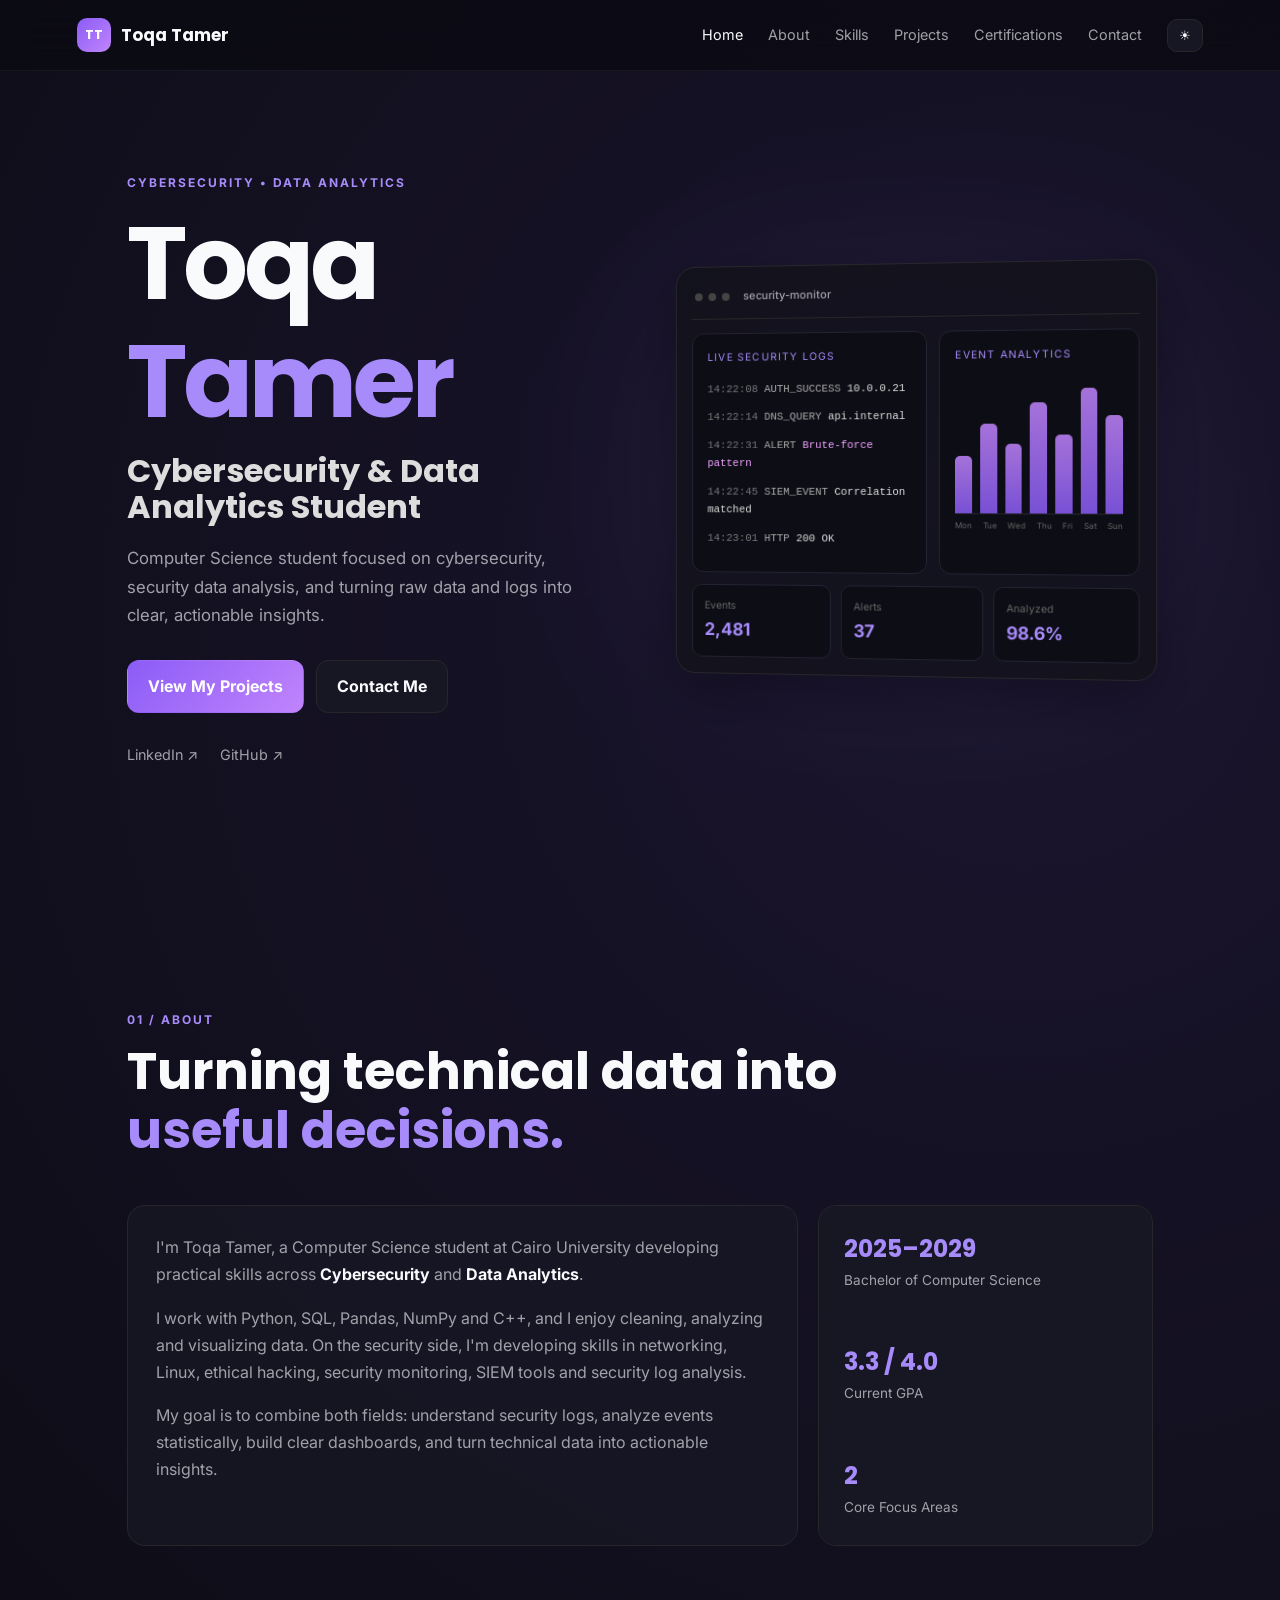
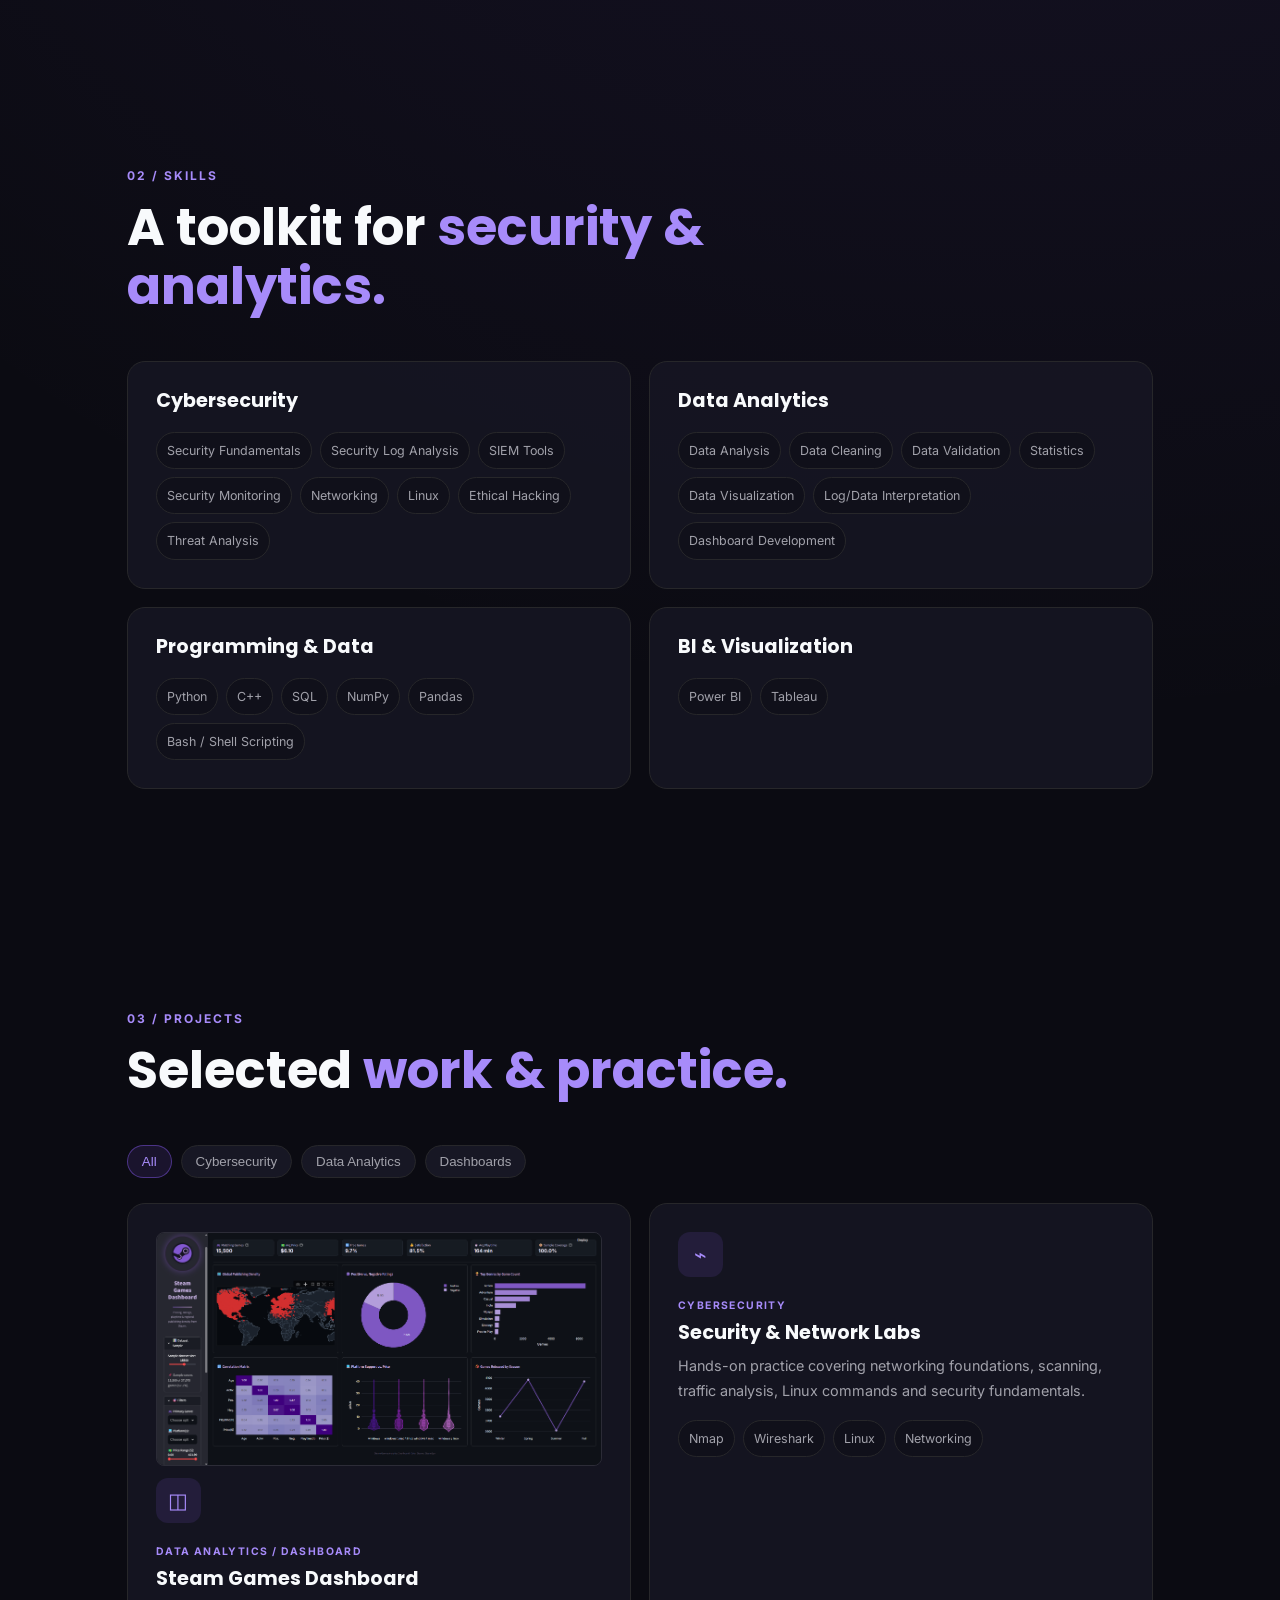
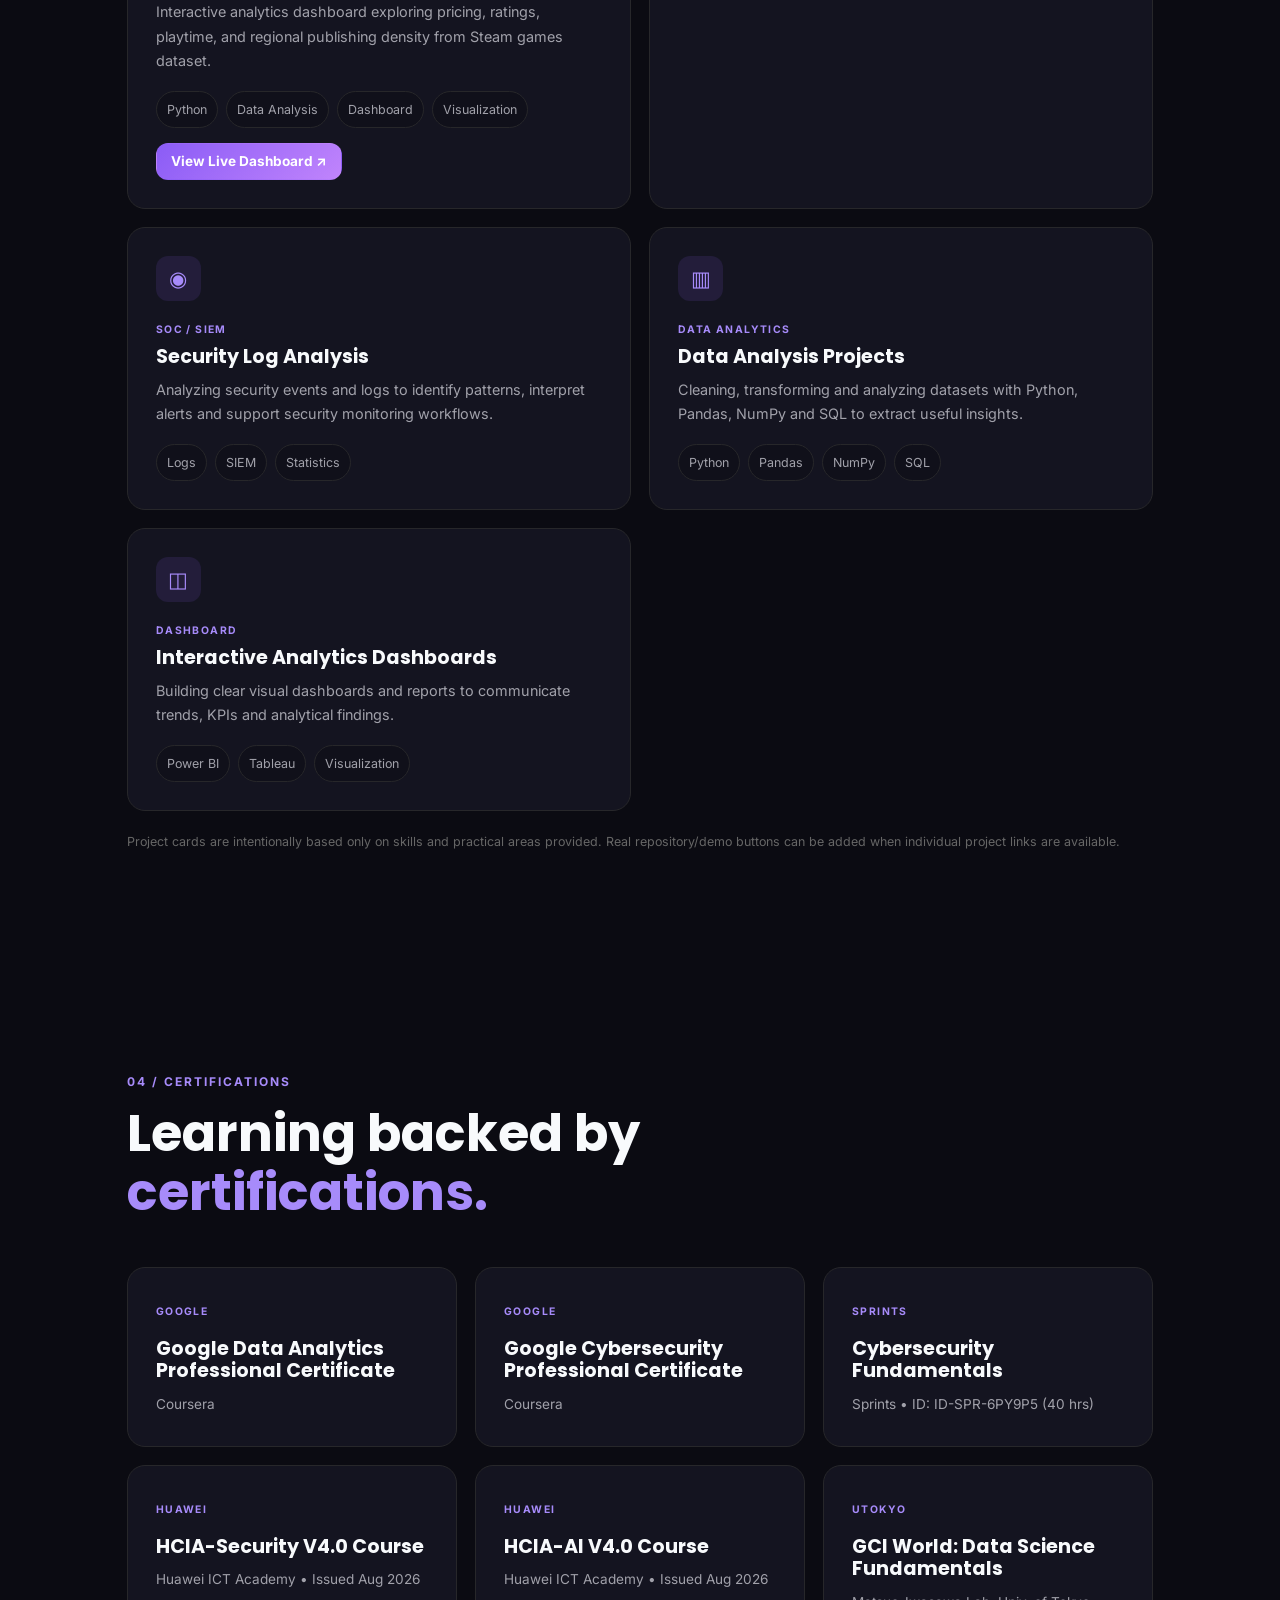
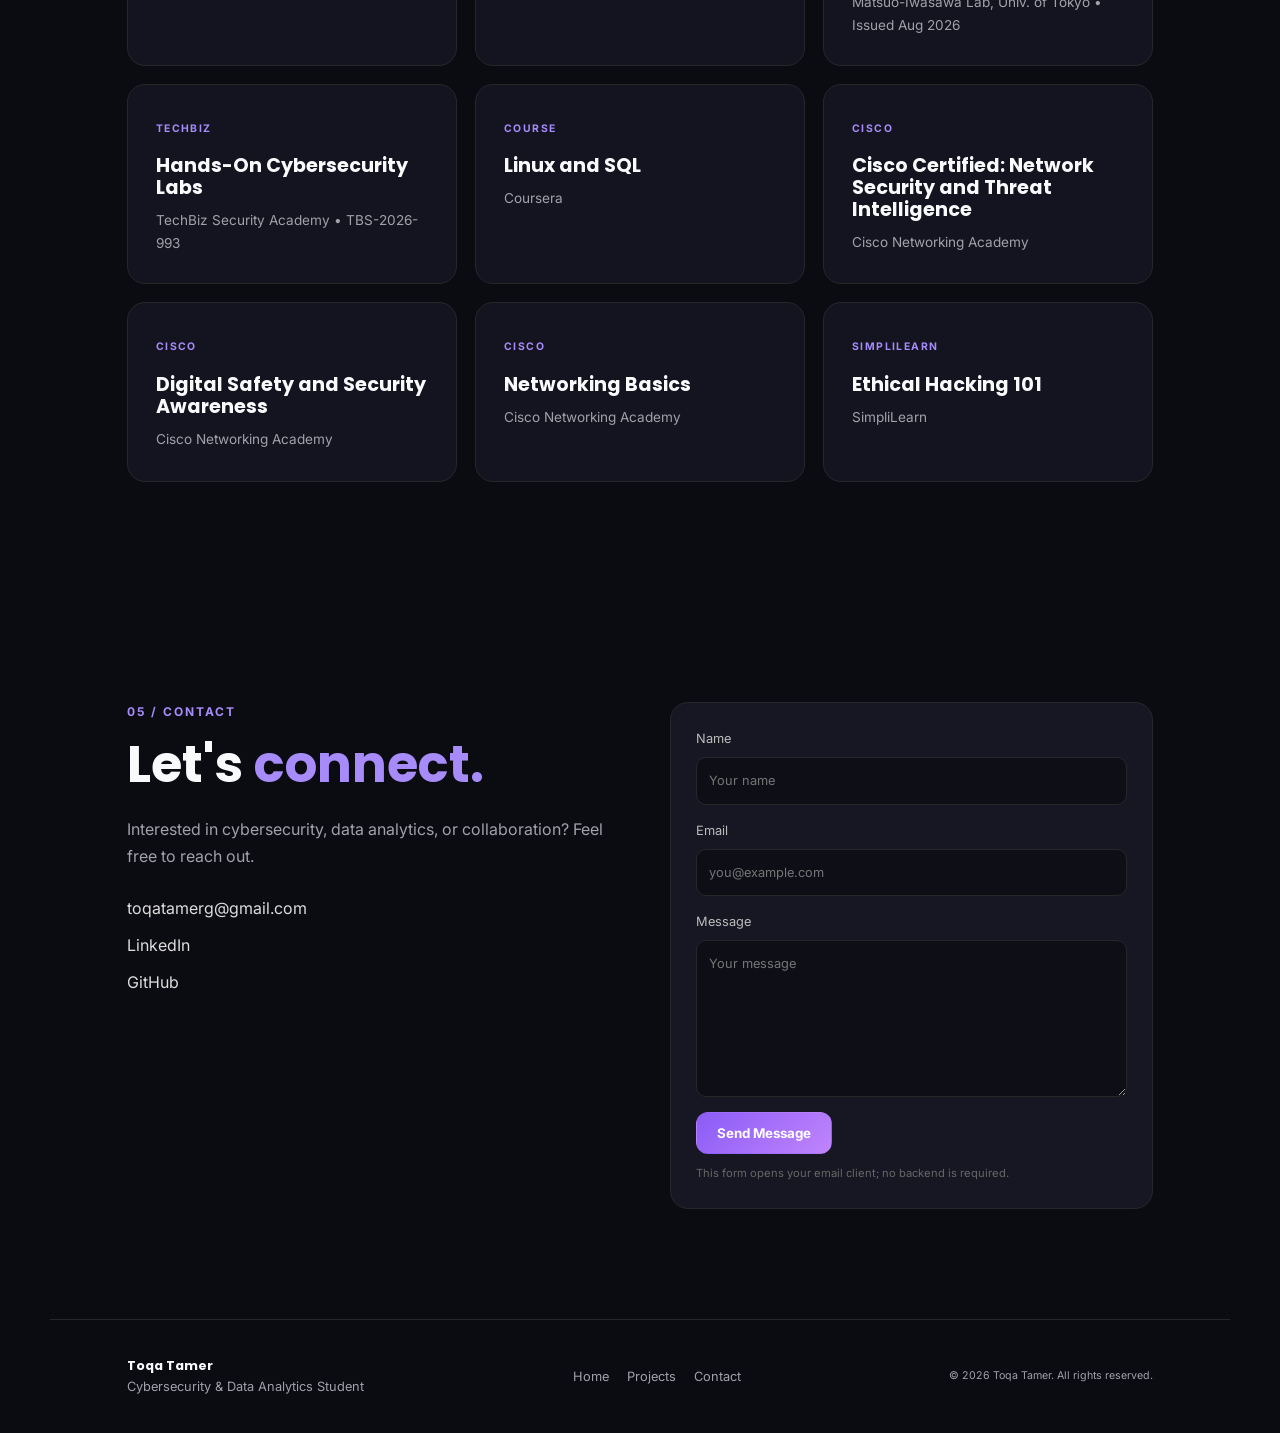
==== index.html @ 57aae05c "Add files via upload" ====
<!DOCTYPE html>
<html lang="en">
<head>
  <meta charset="UTF-8" />
  <meta name="viewport" content="width=device-width, initial-scale=1.0" />
  <meta name="description" content="Toqa Tamer - Cybersecurity & Data Analytics Student Portfolio" />
  <title>Toqa Tamer | Cybersecurity & Data Analytics</title>
  <link rel="preconnect" href="https://fonts.googleapis.com">
  <link rel="preconnect" href="https://fonts.gstatic.com" crossorigin>
  <link href="https://fonts.googleapis.com/css2?family=Inter:wght@400;500;600;700&family=Poppins:wght@500;600;700;800&display=swap" rel="stylesheet">
  <link rel="stylesheet" href="style.css" />
</head>
<body>
  <header class="navbar">
    <a class="logo" href="#home"><span>TT</span> Toqa Tamer</a>
    <button class="menu-btn" aria-label="Open navigation">☰</button>
    <nav class="nav-links">
      <a class="active" href="#home">Home</a>
      <a href="#about">About</a>
      <a href="#skills">Skills</a>
      <a href="#projects">Projects</a>
      <a href="#certifications">Certifications</a>
      <a href="#contact">Contact</a>
      <button id="themeToggle" class="theme-btn" aria-label="Toggle theme">☀</button>
    </nav>
  </header>

  <main>
    <section id="home" class="hero section">
      <div class="hero-copy reveal">
        <p class="eyebrow">CYBERSECURITY • DATA ANALYTICS</p>
        <h1>Toqa <span>Tamer</span></h1>
        <h2>Cybersecurity &amp; Data Analytics Student</h2>
        <p class="hero-text">Computer Science student focused on cybersecurity, security data analysis, and turning raw data and logs into clear, actionable insights.</p>
        <div class="hero-actions">
          <a class="btn primary" href="#projects">View My Projects</a>
          <a class="btn secondary" href="#contact">Contact Me</a>
        </div>
        <div class="socials">
          <a href="https://www.linkedin.com/in/toqa-tamer" target="_blank" rel="noopener">LinkedIn ↗</a>
          <a href="https://github.com/toqatamerg-cpu" target="_blank" rel="noopener">GitHub ↗</a>
        </div>
      </div>

      <div class="hero-visual reveal">
        <div class="glow"></div>
        <div class="monitor">
          <div class="monitor-top"><span></span><span></span><span></span><b>security-monitor</b></div>
          <div class="monitor-grid">
            <div class="terminal">
              <div class="mini-title">LIVE SECURITY LOGS</div>
              <p><i>14:22:08</i> AUTH_SUCCESS <strong>10.0.0.21</strong></p>
              <p><i>14:22:14</i> DNS_QUERY <strong>api.internal</strong></p>
              <p class="warning"><i>14:22:31</i> ALERT <strong>Brute-force pattern</strong></p>
              <p><i>14:22:45</i> SIEM_EVENT <strong>Correlation matched</strong></p>
              <p><i>14:23:01</i> HTTP <strong>200 OK</strong></p>
            </div>
            <div class="chart-card">
              <div class="mini-title">EVENT ANALYTICS</div>
              <div class="bars"><span style="height:42%"></span><span style="height:66%"></span><span style="height:51%"></span><span style="height:82%"></span><span style="height:58%"></span><span style="height:92%"></span><span style="height:72%"></span></div>
              <div class="chart-labels"><span>Mon</span><span>Tue</span><span>Wed</span><span>Thu</span><span>Fri</span><span>Sat</span><span>Sun</span></div>
            </div>
          </div>
          <div class="kpis">
            <div><small>Events</small><b>2,481</b></div>
            <div><small>Alerts</small><b>37</b></div>
            <div><small>Analyzed</small><b>98.6%</b></div>
          </div>
        </div>
      </div>
    </section>

    <section id="about" class="section">
      <div class="section-heading reveal">
        <p class="eyebrow">01 / ABOUT</p>
        <h2>Turning technical data into <span>useful decisions.</span></h2>
      </div>
      <div class="about-grid">
        <div class="about-card reveal">
          <p>I'm Toqa Tamer, a Computer Science student at Cairo University developing practical skills across <strong>Cybersecurity</strong> and <strong>Data Analytics</strong>.</p>
          <p>I work with Python, SQL, Pandas, NumPy and C++, and I enjoy cleaning, analyzing and visualizing data. On the security side, I'm developing skills in networking, Linux, ethical hacking, security monitoring, SIEM tools and security log analysis.</p>
          <p>My goal is to combine both fields: understand security logs, analyze events statistically, build clear dashboards, and turn technical data into actionable insights.</p>
        </div>
        <div class="about-stats reveal">
          <div><strong>2025–2029</strong><span>Bachelor of Computer Science</span></div>
          <div><strong>3.3 / 4.0</strong><span>Current GPA</span></div>
          <div><strong>2</strong><span>Core Focus Areas</span></div>
        </div>
      </div>
    </section>

    <section id="skills" class="section">
      <div class="section-heading reveal">
        <p class="eyebrow">02 / SKILLS</p>
        <h2>A toolkit for <span>security &amp; analytics.</span></h2>
      </div>
      <div class="skills-grid">
        <article class="skill-card reveal"><h3>Cybersecurity</h3><div class="tags"><span>Security Fundamentals</span><span>Security Log Analysis</span><span>SIEM Tools</span><span>Security Monitoring</span><span>Networking</span><span>Linux</span><span>Ethical Hacking</span><span>Threat Analysis</span></div></article>
        <article class="skill-card reveal"><h3>Data Analytics</h3><div class="tags"><span>Data Analysis</span><span>Data Cleaning</span><span>Data Validation</span><span>Statistics</span><span>Data Visualization</span><span>Log/Data Interpretation</span><span>Dashboard Development</span></div></article>
        <article class="skill-card reveal"><h3>Programming &amp; Data</h3><div class="tags"><span>Python</span><span>C++</span><span>SQL</span><span>NumPy</span><span>Pandas</span><span>Bash / Shell Scripting</span></div></article>
        <article class="skill-card reveal"><h3>BI &amp; Visualization</h3><div class="tags"><span>Power BI</span><span>Tableau</span></div></article>
      </div>
    </section>

    <section id="projects" class="section">
      <div class="section-heading reveal">
        <p class="eyebrow">03 / PROJECTS</p>
        <h2>Selected <span>work &amp; practice.</span></h2>
      </div>
      <div class="filters reveal">
        <button class="filter active" data-filter="all">All</button>
        <button class="filter" data-filter="cybersecurity">Cybersecurity</button>
        <button class="filter" data-filter="analytics">Data Analytics</button>
        <button class="filter" data-filter="dashboard">Dashboards</button>
      </div>
      <div class="projects-grid">
        <article class="project-card reveal" data-category="dashboard analytics">
          <div class="project-thumb" style="margin-bottom: 12px; border-radius: 8px; overflow: hidden; border: 1px solid rgba(255,255,255,0.1);">
            <img src="steam-games.png" alt="Steam Games Dashboard" style="width: 100%; display: block; height: auto;" />
          </div>
          <div class="project-icon">◫</div>
          <p class="project-type">DATA ANALYTICS / DASHBOARD</p>
          <h3>Steam Games Dashboard</h3>
          <p>Interactive analytics dashboard exploring pricing, ratings, playtime, and regional publishing density from Steam games dataset.</p>
          <div class="project-tags">
            <span>Python</span>
            <span>Data Analysis</span>
            <span>Dashboard</span>
            <span>Visualization</span>
          </div>
          <div style="margin-top: 15px;">
            <a href="https://lnkd.in/epWGrnBT" target="_blank" rel="noopener noreferrer" class="btn primary" style="display: inline-block; padding: 6px 14px; font-size: 0.85rem;">View Live Dashboard ↗</a>
          </div>
        </article>
        <article class="project-card reveal" data-category="cybersecurity"><div class="project-icon">⌁</div><p class="project-type">CYBERSECURITY</p><h3>Security &amp; Network Labs</h3><p>Hands-on practice covering networking foundations, scanning, traffic analysis, Linux commands and security fundamentals.</p><div class="project-tags"><span>Nmap</span><span>Wireshark</span><span>Linux</span><span>Networking</span></div></article>
        <article class="project-card reveal" data-category="cybersecurity"><div class="project-icon">◉</div><p class="project-type">SOC / SIEM</p><h3>Security Log Analysis</h3><p>Analyzing security events and logs to identify patterns, interpret alerts and support security monitoring workflows.</p><div class="project-tags"><span>Logs</span><span>SIEM</span><span>Statistics</span></div></article>
        <article class="project-card reveal" data-category="analytics"><div class="project-icon">▥</div><p class="project-type">DATA ANALYTICS</p><h3>Data Analysis Projects</h3><p>Cleaning, transforming and analyzing datasets with Python, Pandas, NumPy and SQL to extract useful insights.</p><div class="project-tags"><span>Python</span><span>Pandas</span><span>NumPy</span><span>SQL</span></div></article>
        <article class="project-card reveal" data-category="dashboard"><div class="project-icon">◫</div><p class="project-type">DASHBOARD</p><h3>Interactive Analytics Dashboards</h3><p>Building clear visual dashboards and reports to communicate trends, KPIs and analytical findings.</p><div class="project-tags"><span>Power BI</span><span>Tableau</span><span>Visualization</span></div></article>
      </div>
      <p class="project-note reveal">Project cards are intentionally based only on skills and practical areas provided. Real repository/demo buttons can be added when individual project links are available.</p>
    </section>

    <section id="certifications" class="section">
      <div class="section-heading reveal">
        <p class="eyebrow">04 / CERTIFICATIONS</p>
        <h2>Learning backed by <span>certifications.</span></h2>
      </div>
      <div class="cert-grid">
        <article class="cert-card reveal"><span>GOOGLE</span><h3>Google Data Analytics Professional Certificate</h3><p>Coursera</p></article>
        <article class="cert-card reveal"><span>GOOGLE</span><h3>Google Cybersecurity Professional Certificate</h3><p>Coursera</p></article>
        <article class="cert-card reveal"><span>SPRINTS</span><h3>Cybersecurity Fundamentals</h3><p>Sprints • ID: ID-SPR-6PY9P5 (40 hrs)</p></article>
        <article class="cert-card reveal"><span>HUAWEI</span><h3>HCIA-Security V4.0 Course</h3><p>Huawei ICT Academy • Issued Aug 2026</p></article>
        <article class="cert-card reveal"><span>HUAWEI</span><h3>HCIA-AI V4.0 Course</h3><p>Huawei ICT Academy • Issued Aug 2026</p></article>
        <article class="cert-card reveal"><span>UTOKYO</span><h3>GCI World: Data Science Fundamentals</h3><p>Matsuo-Iwasawa Lab, Univ. of Tokyo • Issued Aug 2026</p></article>
        <article class="cert-card reveal"><span>TECHBIZ</span><h3>Hands-On Cybersecurity Labs</h3><p>TechBiz Security Academy • TBS-2026-993</p></article>
        <article class="cert-card reveal"><span>COURSE</span><h3>Linux and SQL</h3><p>Coursera</p></article>
        <article class="cert-card reveal"><span>CISCO</span><h3>Cisco Certified: Network Security and Threat Intelligence</h3><p>Cisco Networking Academy</p></article>
        <article class="cert-card reveal"><span>CISCO</span><h3>Digital Safety and Security Awareness</h3><p>Cisco Networking Academy</p></article>
        <article class="cert-card reveal"><span>CISCO</span><h3>Networking Basics</h3><p>Cisco Networking Academy</p></article>
        <article class="cert-card reveal"><span>SIMPLILEARN</span><h3>Ethical Hacking 101</h3><p>SimpliLearn</p></article>
      </div>
    </section>

    <section id="contact" class="section contact-section">
      <div class="contact-copy reveal">
        <p class="eyebrow">05 / CONTACT</p>
        <h2>Let's <span>connect.</span></h2>
        <p>Interested in cybersecurity, data analytics, or collaboration? Feel free to reach out.</p>
        <div class="contact-links">
          <a href="mailto:toqatamerg@gmail.com">toqatamerg@gmail.com</a>
          <a href="https://www.linkedin.com/in/toqa-tamer" target="_blank" rel="noopener">LinkedIn</a>
          <a href="https://github.com/toqatamerg-cpu" target="_blank" rel="noopener">GitHub</a>
        </div>
      </div>
      <form class="contact-form reveal" id="contactForm">
        <label>Name<input type="text" name="name" required placeholder="Your name"></label>
        <label>Email<input type="email" name="email" required placeholder="you@example.com"></label>
        <label>Message<textarea name="message" required rows="6" placeholder="Your message"></textarea></label>
        <button class="btn primary" type="submit">Send Message</button>
        <p class="form-note">This form opens your email client; no backend is required.</p>
      </form>
    </section>
  </main>

  <footer>
    <div><strong>Toqa Tamer</strong><span>Cybersecurity &amp; Data Analytics Student</span></div>
    <div class="footer-links"><a href="#home">Home</a><a href="#projects">Projects</a><a href="#contact">Contact</a></div>
    <small>© 2026 Toqa Tamer. All rights reserved.</small>
  </footer>

  <script src="script.js"></script>
</body>
</html>
---- style.css ----
:root{
  --bg:#0B0B12;--surface:#12121C;--card:#171724;--purple:#8B5CF6;--purple2:#A78BFA;--accent:#C084FC;
  --text:#F8FAFC;--muted:#A1A1AA;--border:#27272A;--green:#22C55E;--shadow:0 20px 60px rgba(0,0,0,.35)
}
*{box-sizing:border-box;margin:0;padding:0}
html{scroll-behavior:smooth}
body{font-family:Inter,sans-serif;background:radial-gradient(circle at 80% 10%,rgba(139,92,246,.12),transparent 30%),var(--bg);color:var(--text);line-height:1.7}
a{color:inherit;text-decoration:none}
.navbar{position:fixed;top:0;left:0;right:0;z-index:100;display:flex;align-items:center;justify-content:space-between;padding:18px 6%;background:rgba(11,11,18,.78);backdrop-filter:blur(18px);border-bottom:1px solid rgba(255,255,255,.05)}
.logo{font-family:Poppins;font-weight:700;font-size:1.05rem;display:flex;gap:10px;align-items:center}.logo span{display:grid;place-items:center;width:34px;height:34px;border-radius:10px;background:linear-gradient(135deg,var(--purple),var(--accent));color:white;font-size:.8rem}
.nav-links{display:flex;gap:25px;align-items:center}.nav-links a{color:var(--muted);font-size:.9rem;transition:.25s}.nav-links a:hover,.nav-links a.active{color:var(--text)}
.theme-btn,.menu-btn{border:1px solid var(--border);background:var(--card);color:var(--text);border-radius:10px;padding:8px 11px;cursor:pointer}.menu-btn{display:none}
.section{max-width:1180px;margin:auto;padding:110px 6%}
.hero{min-height:100vh;display:grid;grid-template-columns:1fr 1fr;gap:60px;align-items:center;padding-top:150px}
.eyebrow{color:var(--purple2);font-size:.75rem;font-weight:700;letter-spacing:2px;margin-bottom:12px}
h1,h2,h3{font-family:Poppins;line-height:1.15}h1{font-size:clamp(3.5rem,8vw,6.8rem);letter-spacing:-4px}h1 span,h2 span{color:var(--purple2)}h2{font-size:clamp(2rem,4vw,3.4rem);margin-bottom:22px}h3{font-size:1.2rem}
.hero h2{font-size:clamp(1.3rem,2.5vw,2rem);color:#ddd;margin:12px 0 18px}.hero-text{max-width:590px;color:var(--muted);font-size:1.05rem}
.hero-actions{display:flex;gap:12px;margin:30px 0}.btn{display:inline-flex;justify-content:center;align-items:center;border-radius:12px;padding:12px 20px;font-weight:700;border:1px solid transparent;cursor:pointer;transition:.25s;font-family:Inter}.primary{background:linear-gradient(135deg,var(--purple),var(--accent));color:white}.primary:hover{transform:translateY(-2px);box-shadow:0 10px 30px rgba(139,92,246,.25)}.secondary{border-color:var(--border);background:var(--card)}.secondary:hover{border-color:var(--purple);transform:translateY(-2px)}
.socials{display:flex;gap:22px;color:var(--muted);font-size:.9rem}.socials a:hover,.contact-links a:hover{color:var(--purple2)}
.hero-visual{position:relative}.glow{position:absolute;inset:10% 5%;background:var(--purple);filter:blur(100px);opacity:.14}.monitor{position:relative;background:rgba(18,18,28,.92);border:1px solid var(--border);border-radius:20px;box-shadow:var(--shadow);padding:16px;transform:perspective(1000px) rotateY(-5deg)}
.monitor-top{display:flex;align-items:center;gap:6px;border-bottom:1px solid var(--border);padding:4px 3px 13px;color:var(--muted);font-size:.7rem}.monitor-top span{width:8px;height:8px;border-radius:50%;background:#444}.monitor-top b{margin-left:8px;font-weight:500}
.monitor-grid{display:grid;grid-template-columns:1.1fr .9fr;gap:12px;margin-top:14px}.terminal,.chart-card{background:#0d0d15;border:1px solid #222231;border-radius:12px;padding:15px;min-height:190px}.mini-title{font-size:.65rem;color:var(--purple2);letter-spacing:1.2px;margin-bottom:14px}.terminal p{font-family:monospace;font-size:.68rem;color:#aaa;margin:10px 0}.terminal i{color:#777;font-style:normal}.terminal strong{color:#ddd;font-weight:500}.terminal .warning strong{color:#f0a3ff}.bars{height:135px;display:flex;align-items:end;gap:8px;border-bottom:1px solid #252532}.bars span{flex:1;background:linear-gradient(to top,var(--purple),var(--accent));border-radius:5px 5px 0 0;opacity:.85}.chart-labels{display:flex;justify-content:space-between;font-size:.5rem;color:#666;margin-top:5px}.kpis{display:grid;grid-template-columns:repeat(3,1fr);gap:10px;margin-top:12px}.kpis div{background:#0d0d15;border:1px solid #222231;padding:12px;border-radius:10px}.kpis small{display:block;color:#666;font-size:.65rem}.kpis b{font-size:1.1rem;color:var(--purple2)}
.section-heading{max-width:760px;margin-bottom:45px}.section-heading h2{margin:0}.about-grid{display:grid;grid-template-columns:1.6fr .8fr;gap:20px}.about-card,.about-stats,.skill-card,.project-card,.cert-card{background:rgba(23,23,36,.75);border:1px solid var(--border);border-radius:18px;padding:28px}.about-card p{color:var(--muted);margin-bottom:16px}.about-card strong{color:var(--text)}.about-stats{display:grid;gap:1px;padding:0;overflow:hidden}.about-stats div{padding:25px;background:var(--card)}.about-stats strong{display:block;font:700 1.5rem Poppins;color:var(--purple2)}.about-stats span{color:var(--muted);font-size:.85rem}
.skills-grid{display:grid;grid-template-columns:1fr 1fr;gap:18px}.skill-card h3{margin-bottom:20px}.tags,.project-tags{display:flex;flex-wrap:wrap;gap:8px}.tags span,.project-tags span{padding:7px 10px;background:#10101a;border:1px solid var(--border);border-radius:999px;color:var(--muted);font-size:.78rem}
.filters{display:flex;gap:9px;flex-wrap:wrap;margin-bottom:25px}.filter{background:var(--card);border:1px solid var(--border);color:var(--muted);border-radius:999px;padding:8px 14px;cursor:pointer}.filter.active,.filter:hover{background:rgba(139,92,246,.12);color:var(--purple2);border-color:rgba(139,92,246,.45)}
.projects-grid{display:grid;grid-template-columns:repeat(2,1fr);gap:18px}.project-card{transition:.25s}.project-card:hover,.skill-card:hover,.cert-card:hover{transform:translateY(-5px);border-color:rgba(139,92,246,.45);box-shadow:0 15px 45px rgba(0,0,0,.18)}.project-icon{width:45px;height:45px;border-radius:12px;display:grid;place-items:center;background:rgba(139,92,246,.12);color:var(--purple2);font-size:1.3rem;margin-bottom:20px}.project-type,.cert-card>span{font-size:.65rem;letter-spacing:1.4px;color:var(--purple2);font-weight:700}.project-card h3{margin:7px 0 10px}.project-card p:not(.project-type){color:var(--muted);font-size:.9rem;margin-bottom:17px}.project-note{color:#666;font-size:.78rem;margin-top:20px}
.cert-grid{display:grid;grid-template-columns:repeat(3,1fr);gap:18px}.cert-card{min-height:180px;transition:.25s}.cert-card h3{margin:15px 0 10px}.cert-card p{color:var(--muted);font-size:.85rem}
.contact-section{display:grid;grid-template-columns:1fr 1fr;gap:60px}.contact-copy>p:not(.eyebrow){color:var(--muted);max-width:500px}.contact-links{display:grid;gap:10px;margin-top:25px}.contact-links a{color:#ddd}.contact-form{background:var(--card);border:1px solid var(--border);border-radius:18px;padding:25px}.contact-form label{display:grid;gap:7px;color:#bbb;font-size:.8rem;margin-bottom:15px}.contact-form input,.contact-form textarea{width:100%;background:#0e0e17;border:1px solid var(--border);border-radius:10px;padding:12px;color:var(--text);font:inherit;outline:none}.contact-form input:focus,.contact-form textarea:focus{border-color:var(--purple)}.form-note{color:#666;font-size:.7rem;margin-top:10px}
footer{max-width:1180px;margin:auto;padding:35px 6%;border-top:1px solid var(--border);display:flex;align-items:center;justify-content:space-between;gap:25px;color:var(--muted);font-size:.8rem}footer strong{display:block;color:var(--text);font-family:Poppins}footer span{display:block}.footer-links{display:flex;gap:18px}.footer-links a:hover{color:var(--purple2)}
.reveal{opacity:0;transform:translateY(25px);transition:opacity .7s ease,transform .7s ease}.reveal.visible{opacity:1;transform:none}
.light{--bg:#f7f7fb;--surface:#fff;--card:#fff;--text:#15151c;--muted:#626270;--border:#e4e4eb}.light body{background:var(--bg)}
@media(max-width:900px){.nav-links{gap:13px}.nav-links a{font-size:.78rem}.hero{grid-template-columns:1fr}.hero-visual{max-width:700px}.about-grid,.contact-section{grid-template-columns:1fr}.cert-grid{grid-template-columns:1fr 1fr}}
@media(max-width:700px){.navbar{padding:14px 5%}.menu-btn{display:block}.nav-links{display:none;position:absolute;top:64px;left:4%;right:4%;padding:15px;background:rgba(18,18,28,.98);border:1px solid var(--border);border-radius:14px;flex-direction:column;align-items:stretch}.nav-links.open{display:flex}.nav-links a,.theme-btn{text-align:center;padding:8px}.section{padding:85px 5%}.hero{padding-top:125px}.monitor-grid,.skills-grid,.projects-grid,.cert-grid{grid-template-columns:1fr}.monitor{transform:none}.kpis{grid-template-columns:1fr 1fr 1fr}footer{flex-direction:column;align-items:flex-start}}
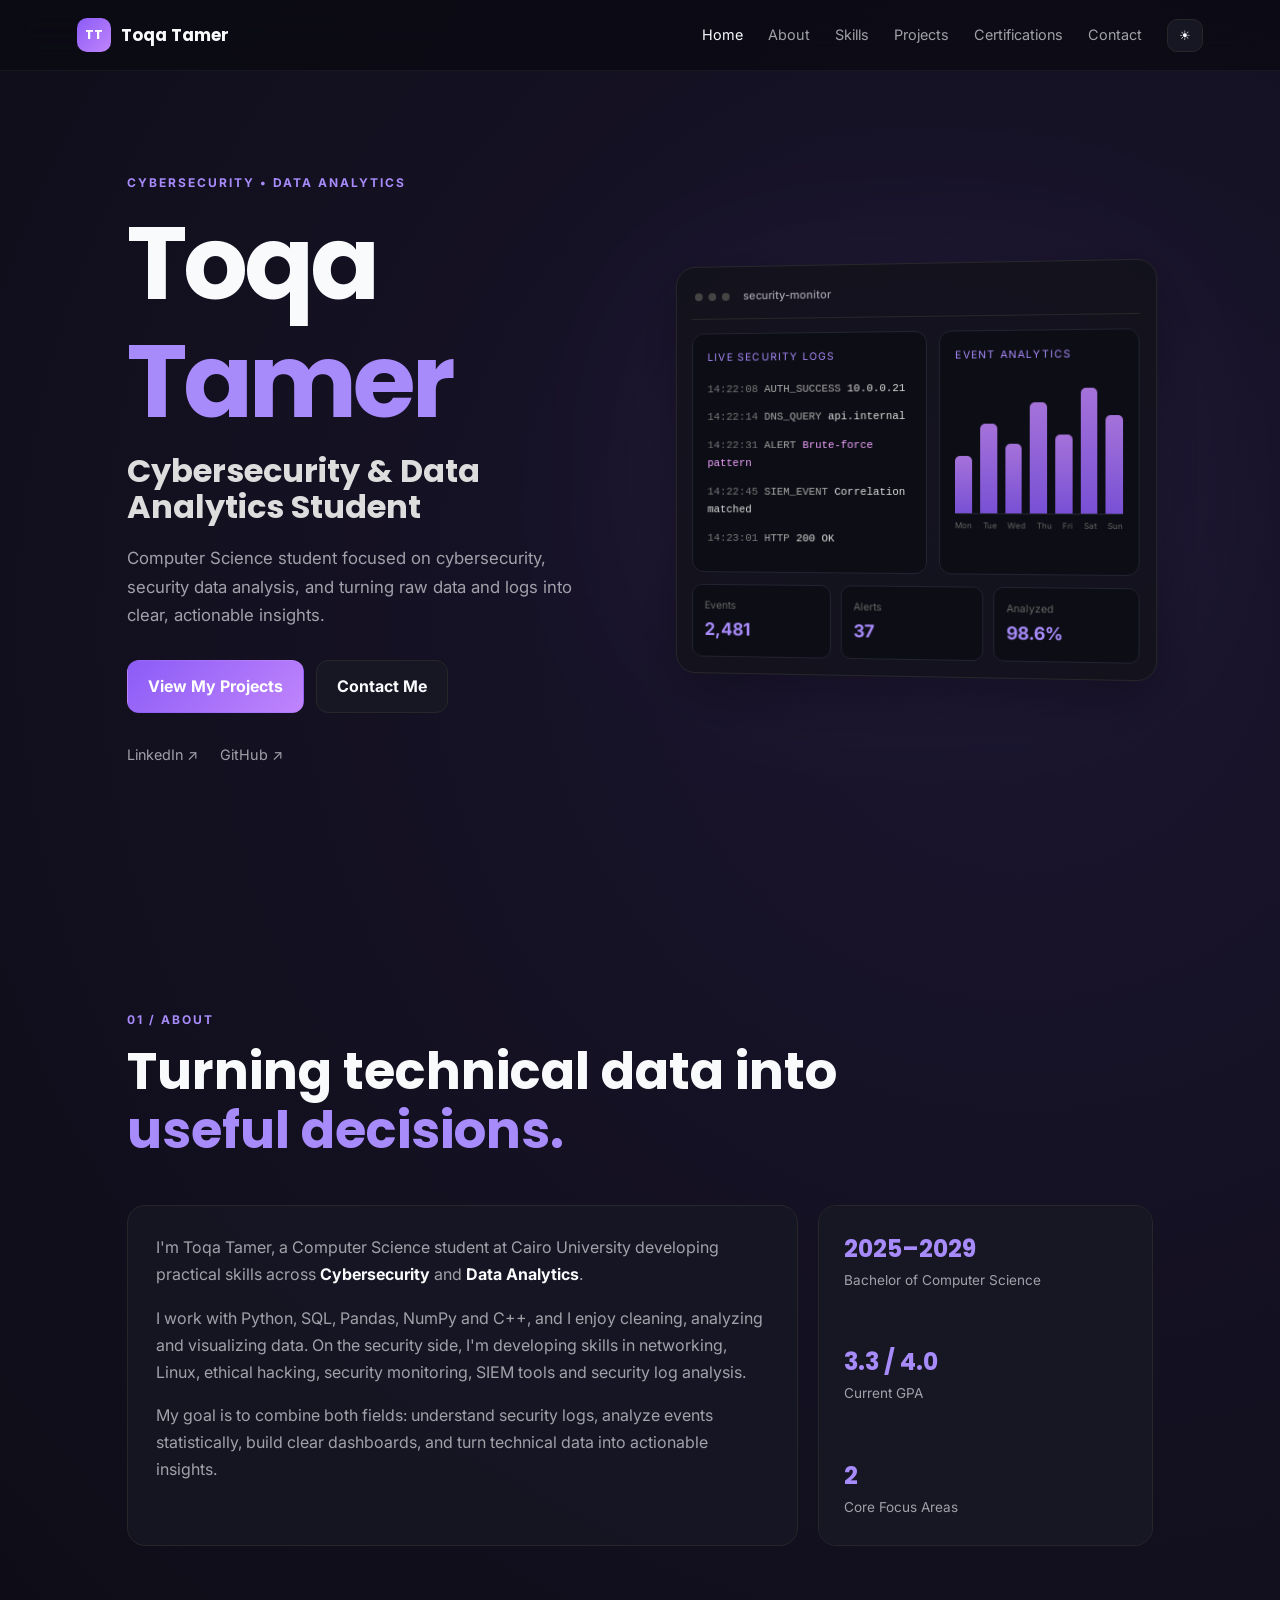
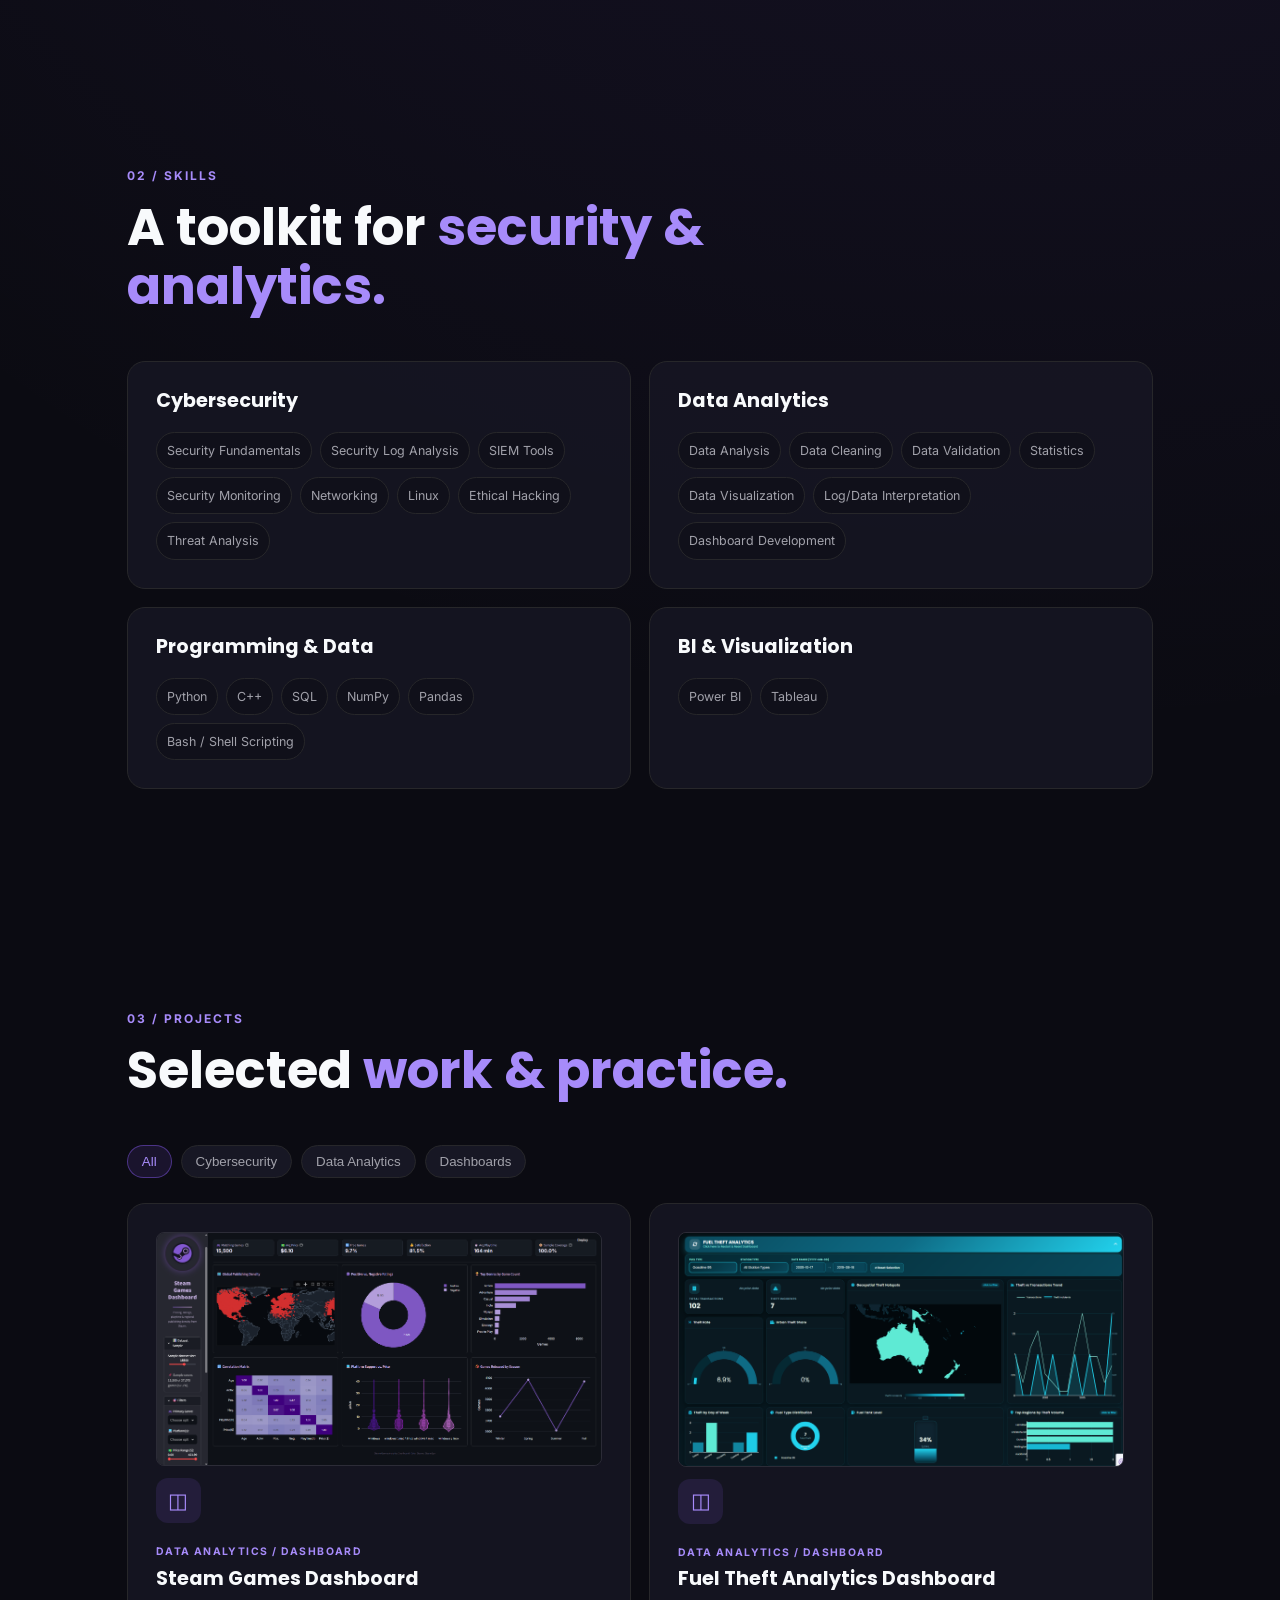
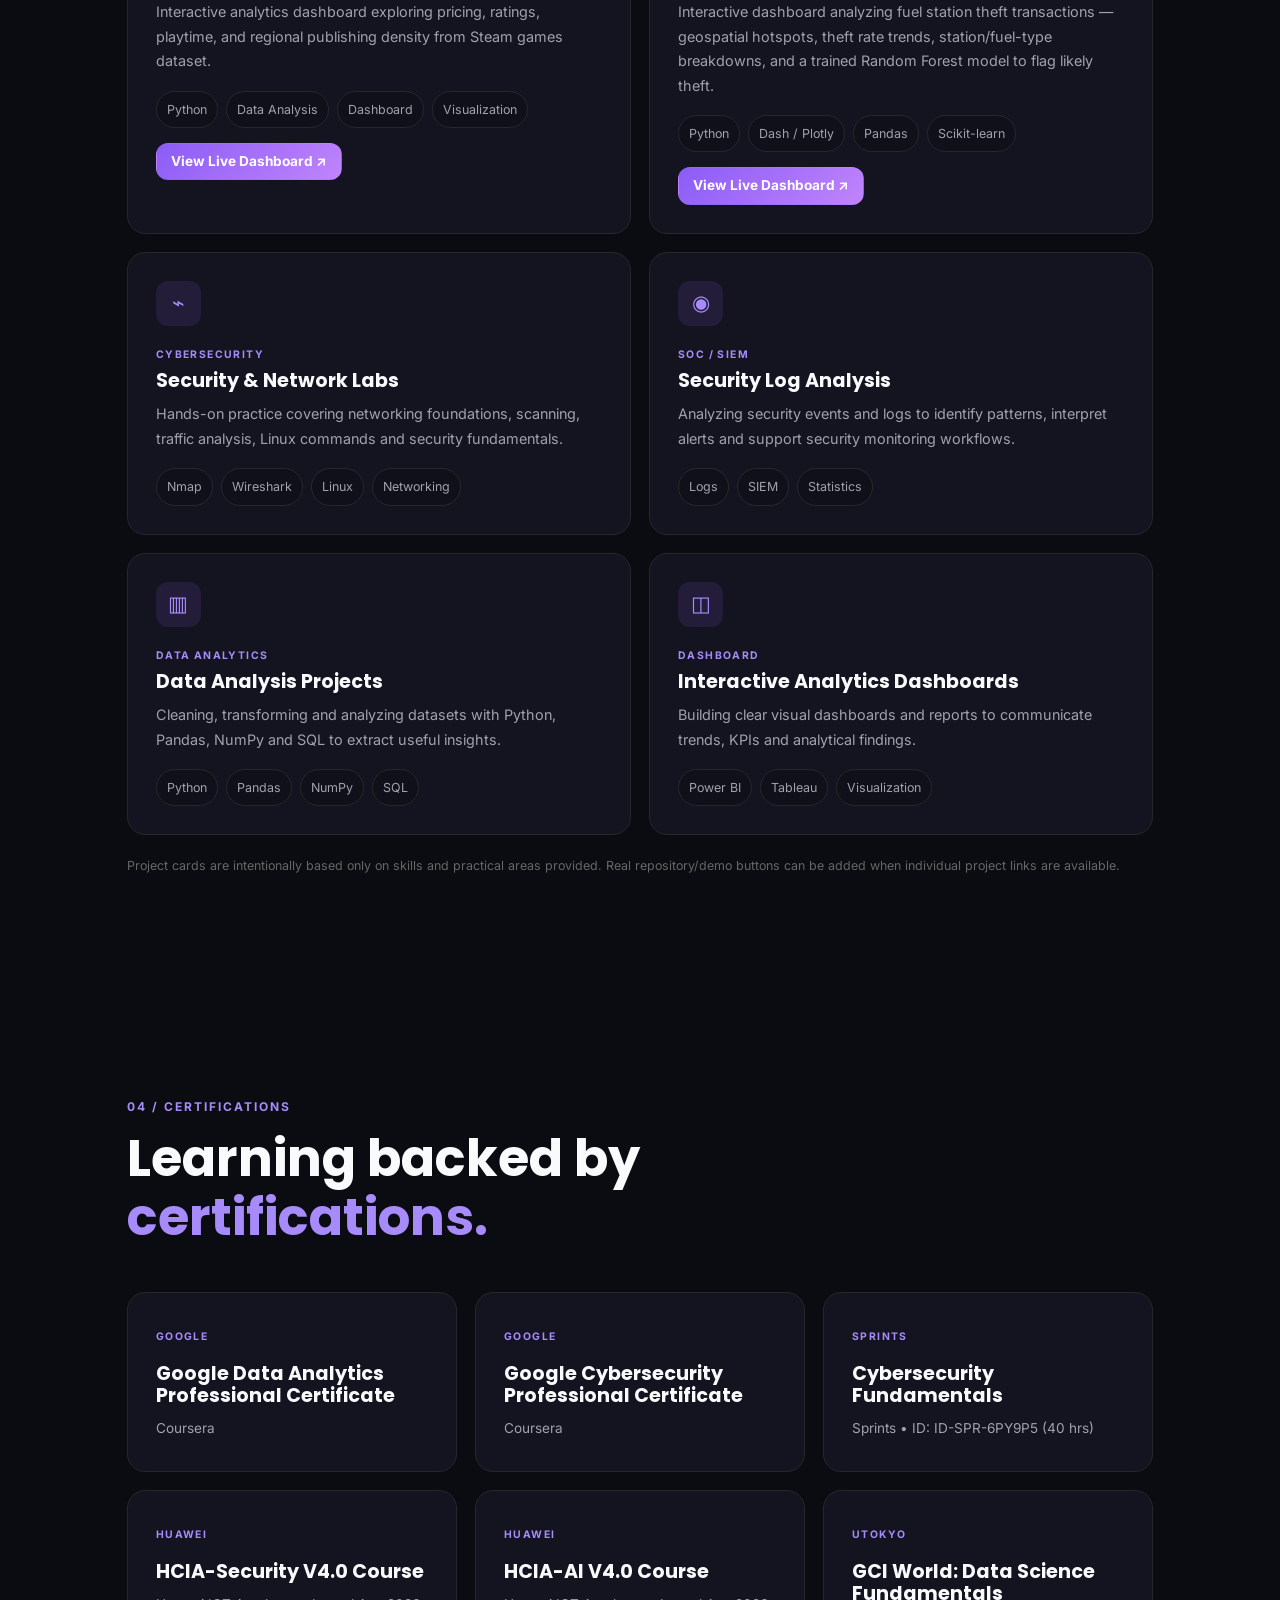
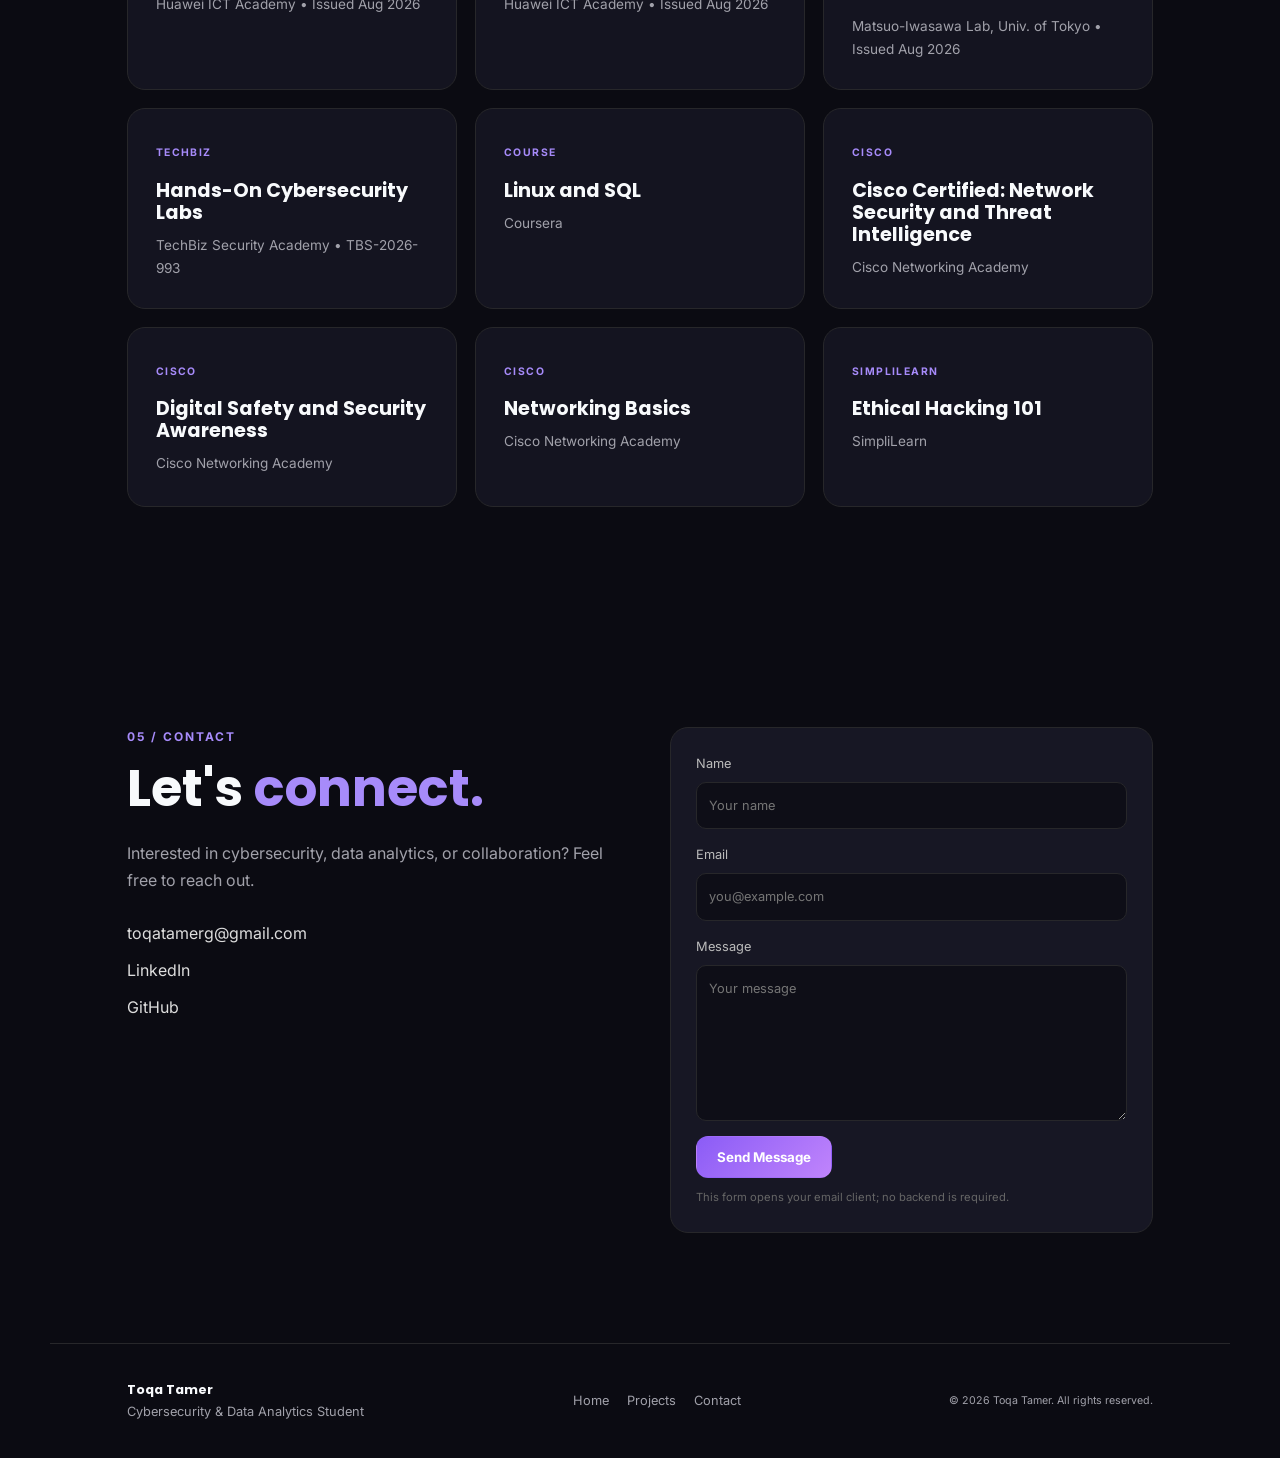
==== commit dce28450: "Add files via upload" ====
--- a/index.html
+++ b/index.html
@@ -132,6 +132,24 @@
             <a href="https://lnkd.in/epWGrnBT" target="_blank" rel="noopener noreferrer" class="btn primary" style="display: inline-block; padding: 6px 14px; font-size: 0.85rem;">View Live Dashboard ↗</a>
           </div>
         </article>
+        <article class="project-card reveal" data-category="dashboard analytics">
+          <div class="project-thumb" style="margin-bottom: 12px; border-radius: 8px; overflow: hidden; border: 1px solid rgba(255,255,255,0.1);">
+            <img src="fuel-theft-dashboard.png" alt="Fuel Theft Analytics Dashboard" style="width: 100%; display: block; height: auto;" />
+          </div>
+          <div class="project-icon">◫</div>
+          <p class="project-type">DATA ANALYTICS / DASHBOARD</p>
+          <h3>Fuel Theft Analytics Dashboard</h3>
+          <p>Interactive dashboard analyzing fuel station theft transactions — geospatial hotspots, theft rate trends, station/fuel-type breakdowns, and a trained Random Forest model to flag likely theft.</p>
+          <div class="project-tags">
+            <span>Python</span>
+            <span>Dash / Plotly</span>
+            <span>Pandas</span>
+            <span>Scikit-learn</span>
+          </div>
+          <div style="margin-top: 15px;">
+            <a href="https://fuel-dashboard-eta.vercel.app/" target="_blank" rel="noopener noreferrer" class="btn primary" style="display: inline-block; padding: 6px 14px; font-size: 0.85rem;">View Live Dashboard ↗</a>
+          </div>
+        </article>
         <article class="project-card reveal" data-category="cybersecurity"><div class="project-icon">⌁</div><p class="project-type">CYBERSECURITY</p><h3>Security &amp; Network Labs</h3><p>Hands-on practice covering networking foundations, scanning, traffic analysis, Linux commands and security fundamentals.</p><div class="project-tags"><span>Nmap</span><span>Wireshark</span><span>Linux</span><span>Networking</span></div></article>
         <article class="project-card reveal" data-category="cybersecurity"><div class="project-icon">◉</div><p class="project-type">SOC / SIEM</p><h3>Security Log Analysis</h3><p>Analyzing security events and logs to identify patterns, interpret alerts and support security monitoring workflows.</p><div class="project-tags"><span>Logs</span><span>SIEM</span><span>Statistics</span></div></article>
         <article class="project-card reveal" data-category="analytics"><div class="project-icon">▥</div><p class="project-type">DATA ANALYTICS</p><h3>Data Analysis Projects</h3><p>Cleaning, transforming and analyzing datasets with Python, Pandas, NumPy and SQL to extract useful insights.</p><div class="project-tags"><span>Python</span><span>Pandas</span><span>NumPy</span><span>SQL</span></div></article>
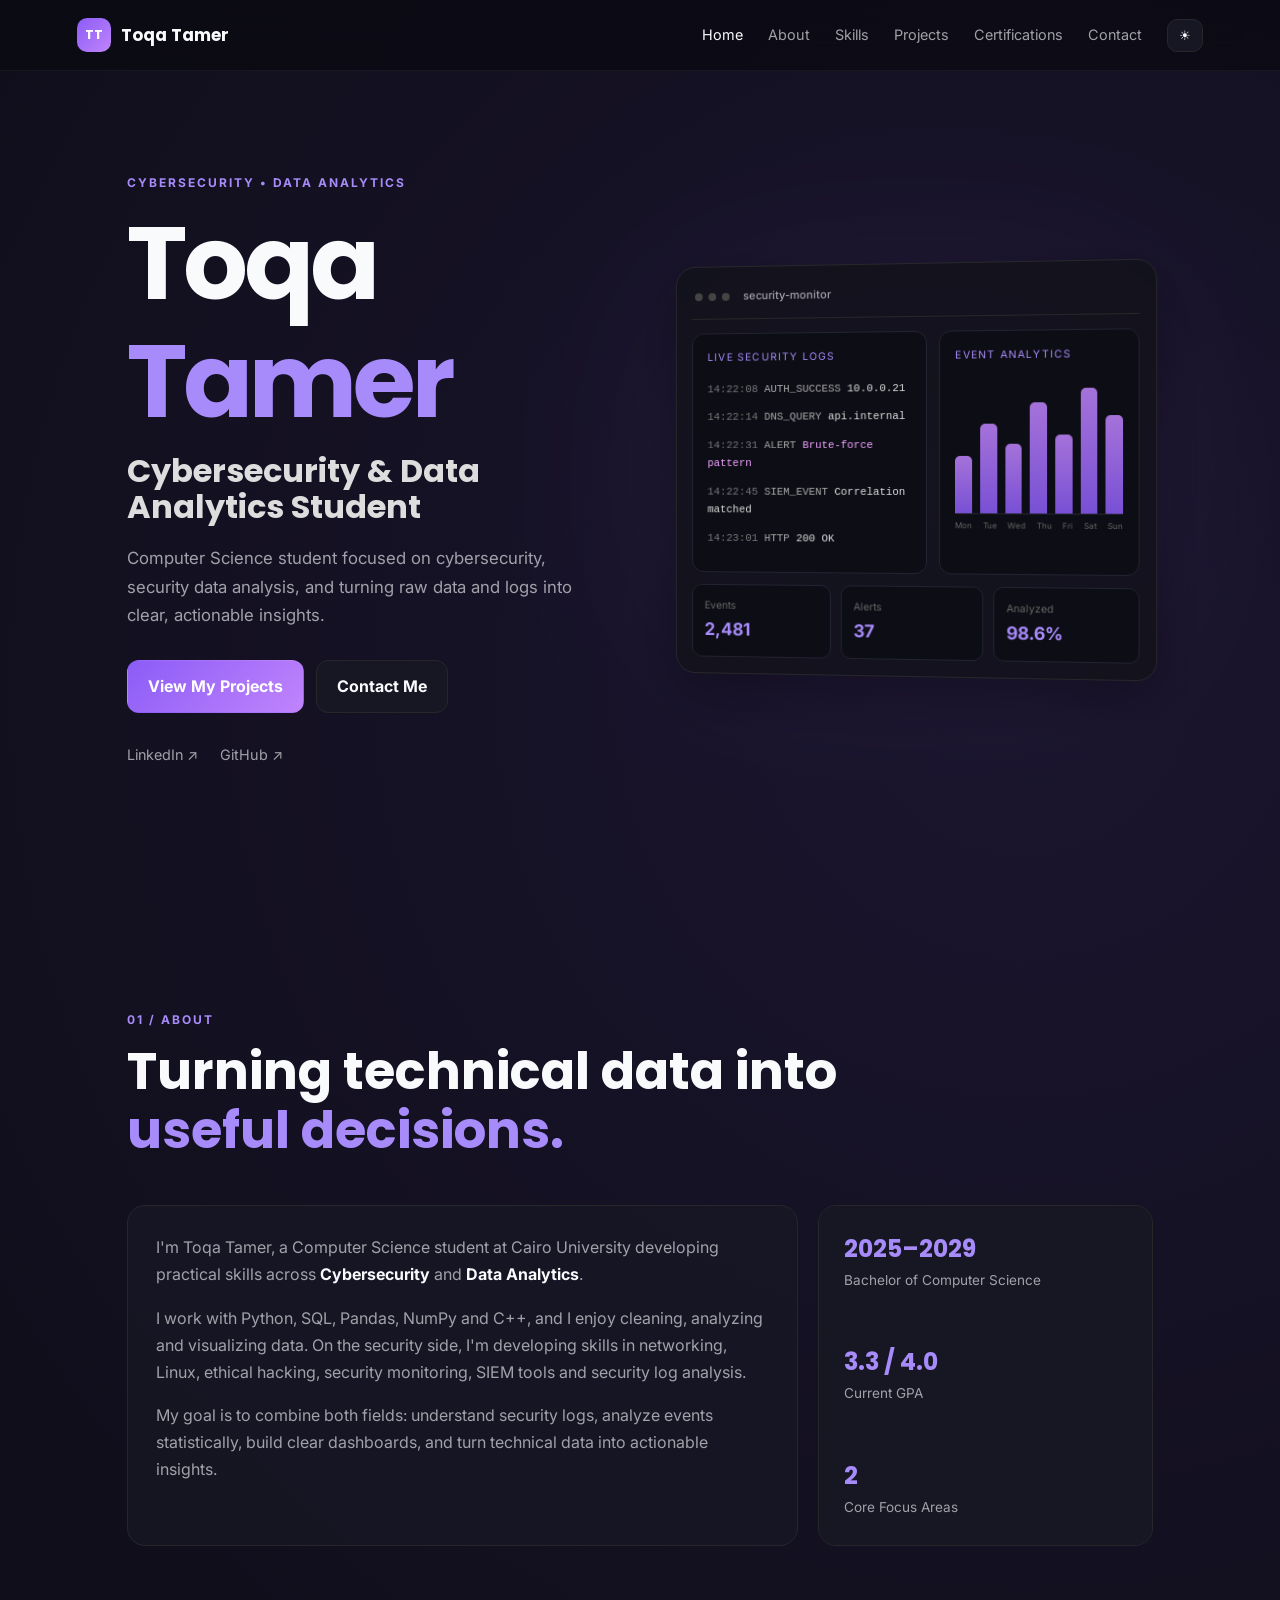
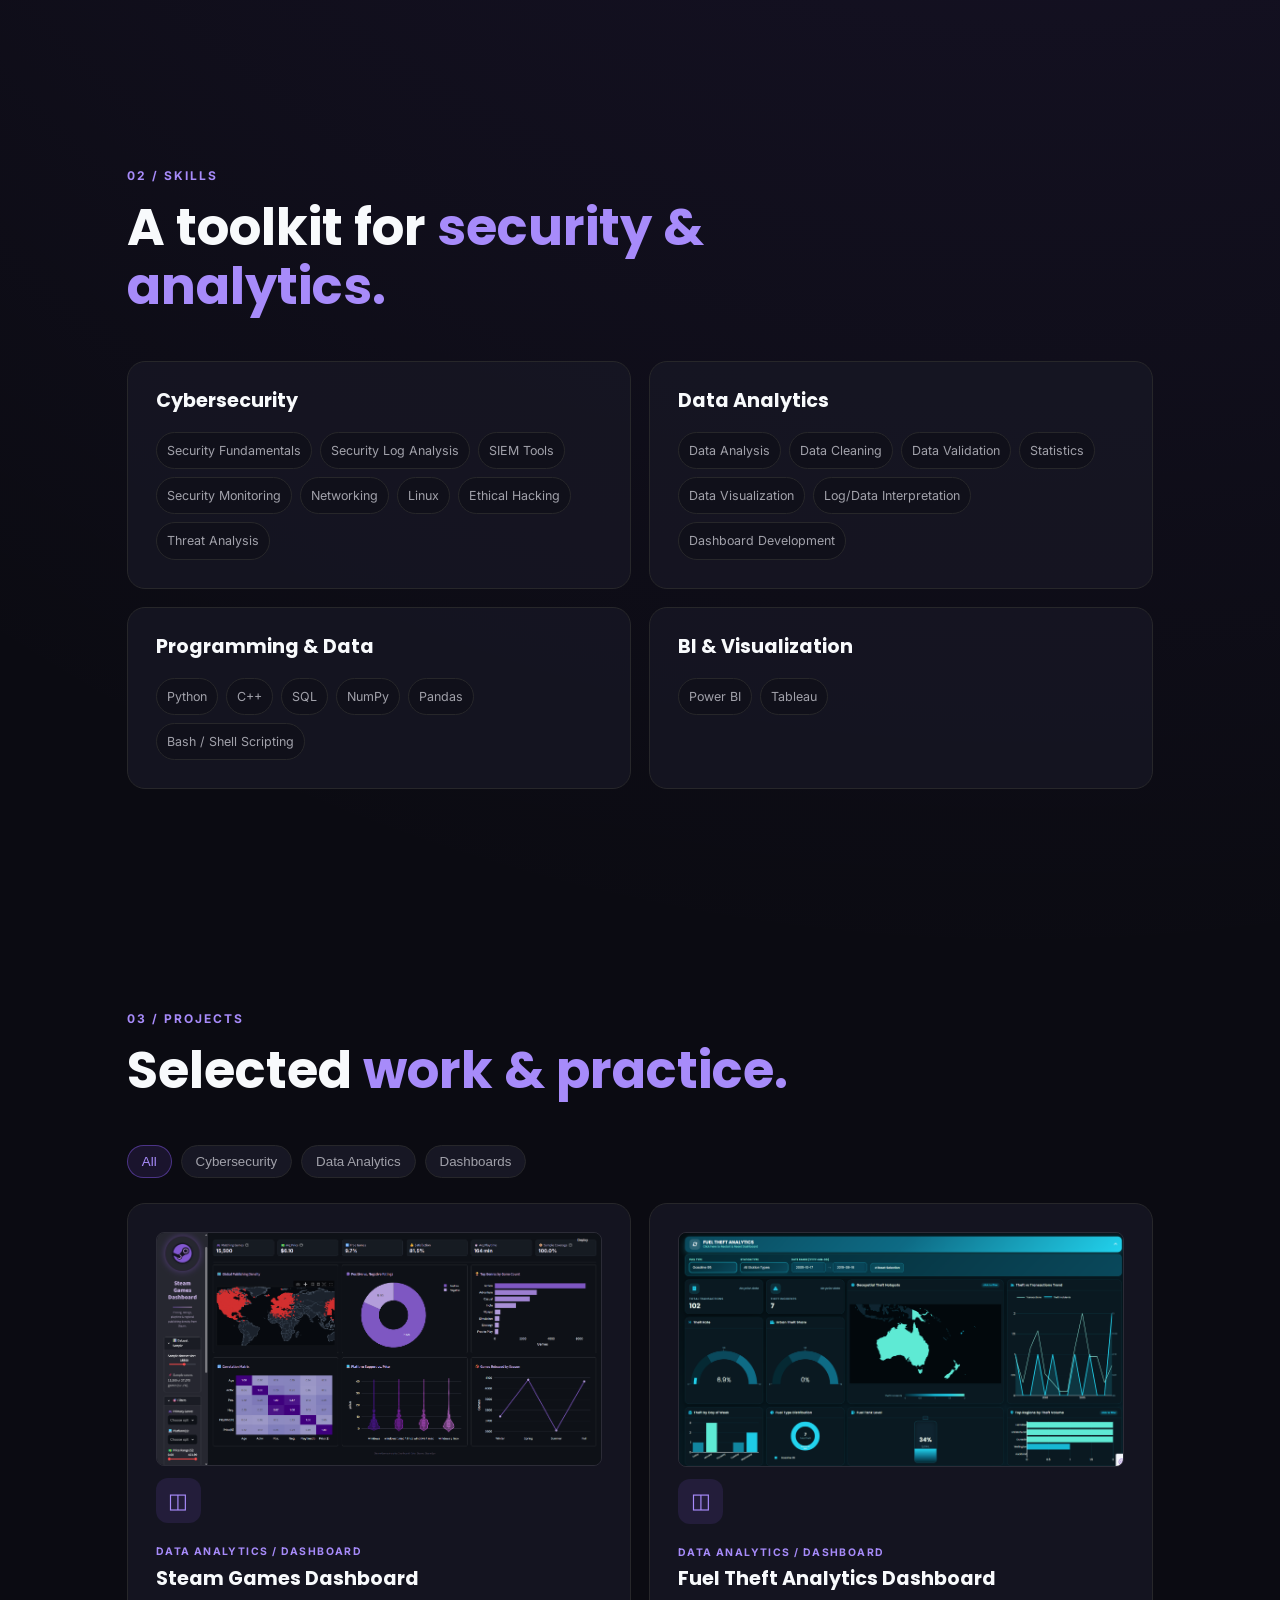
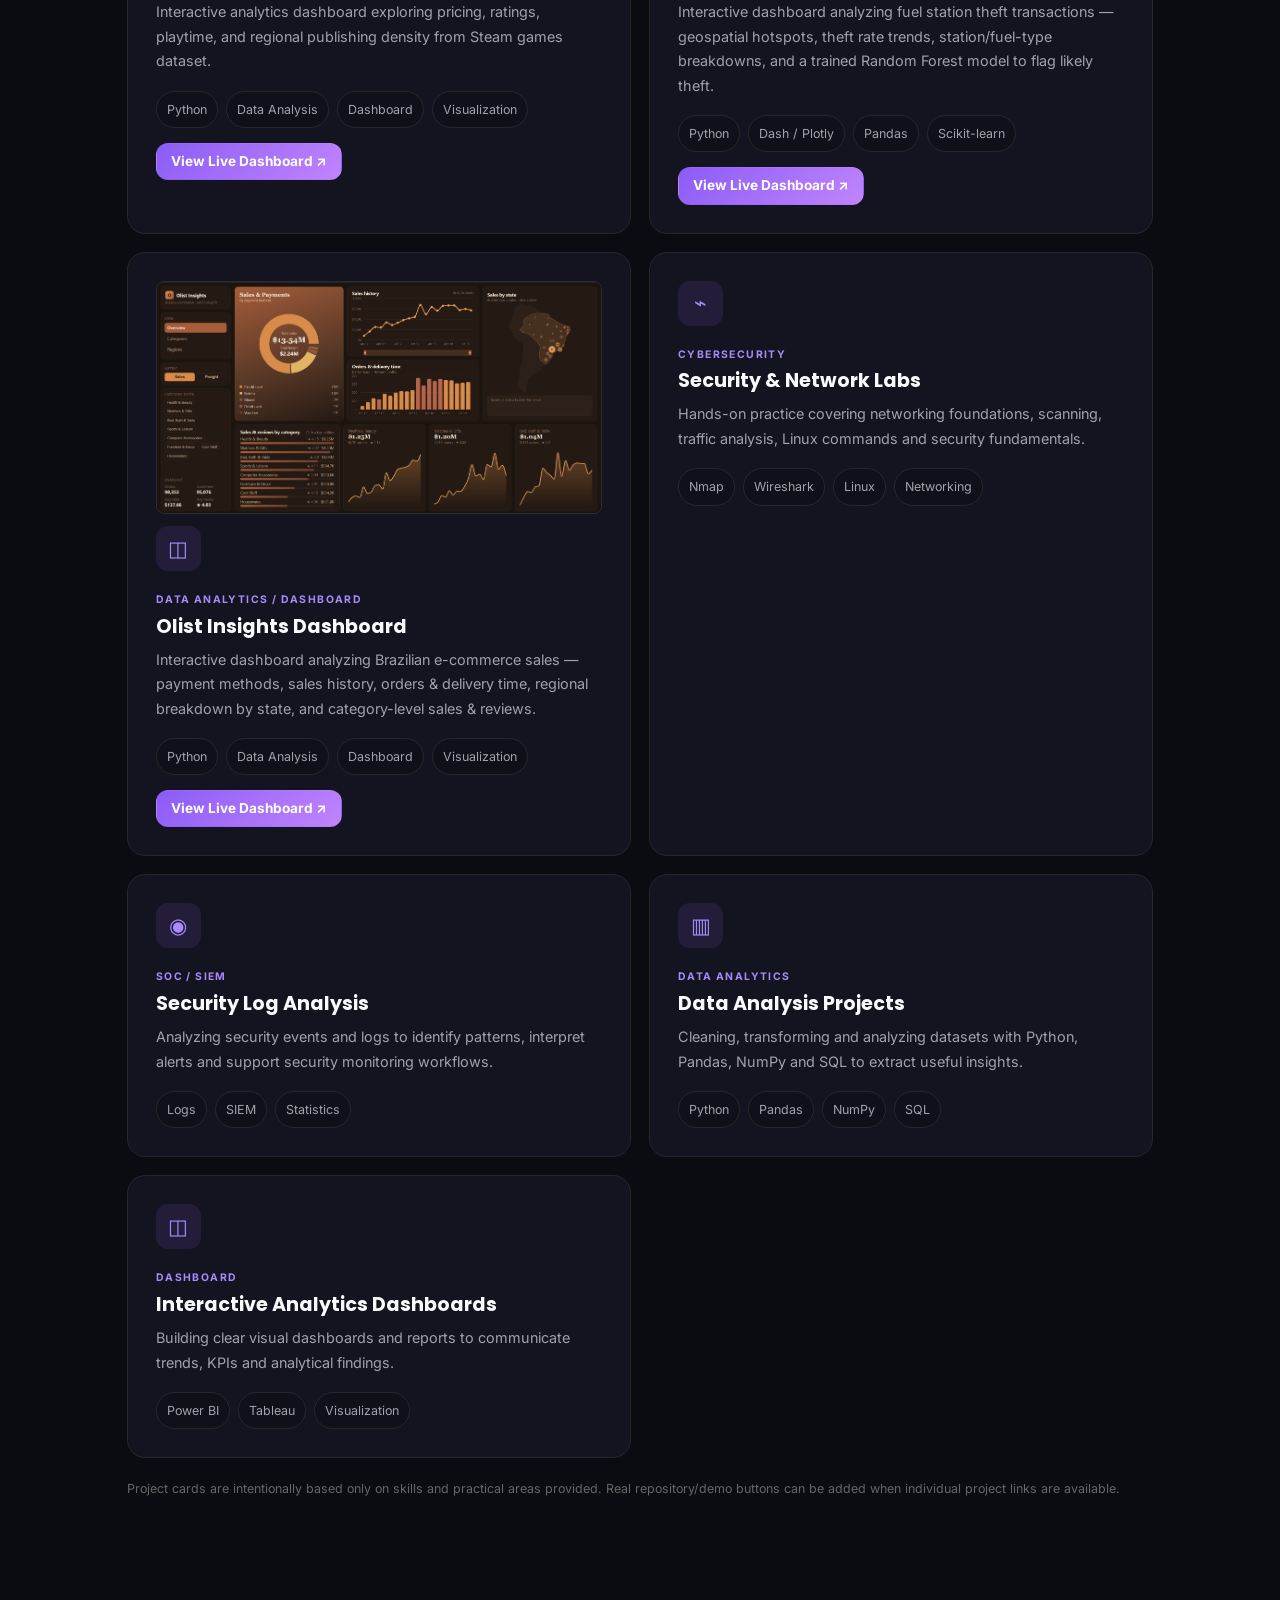
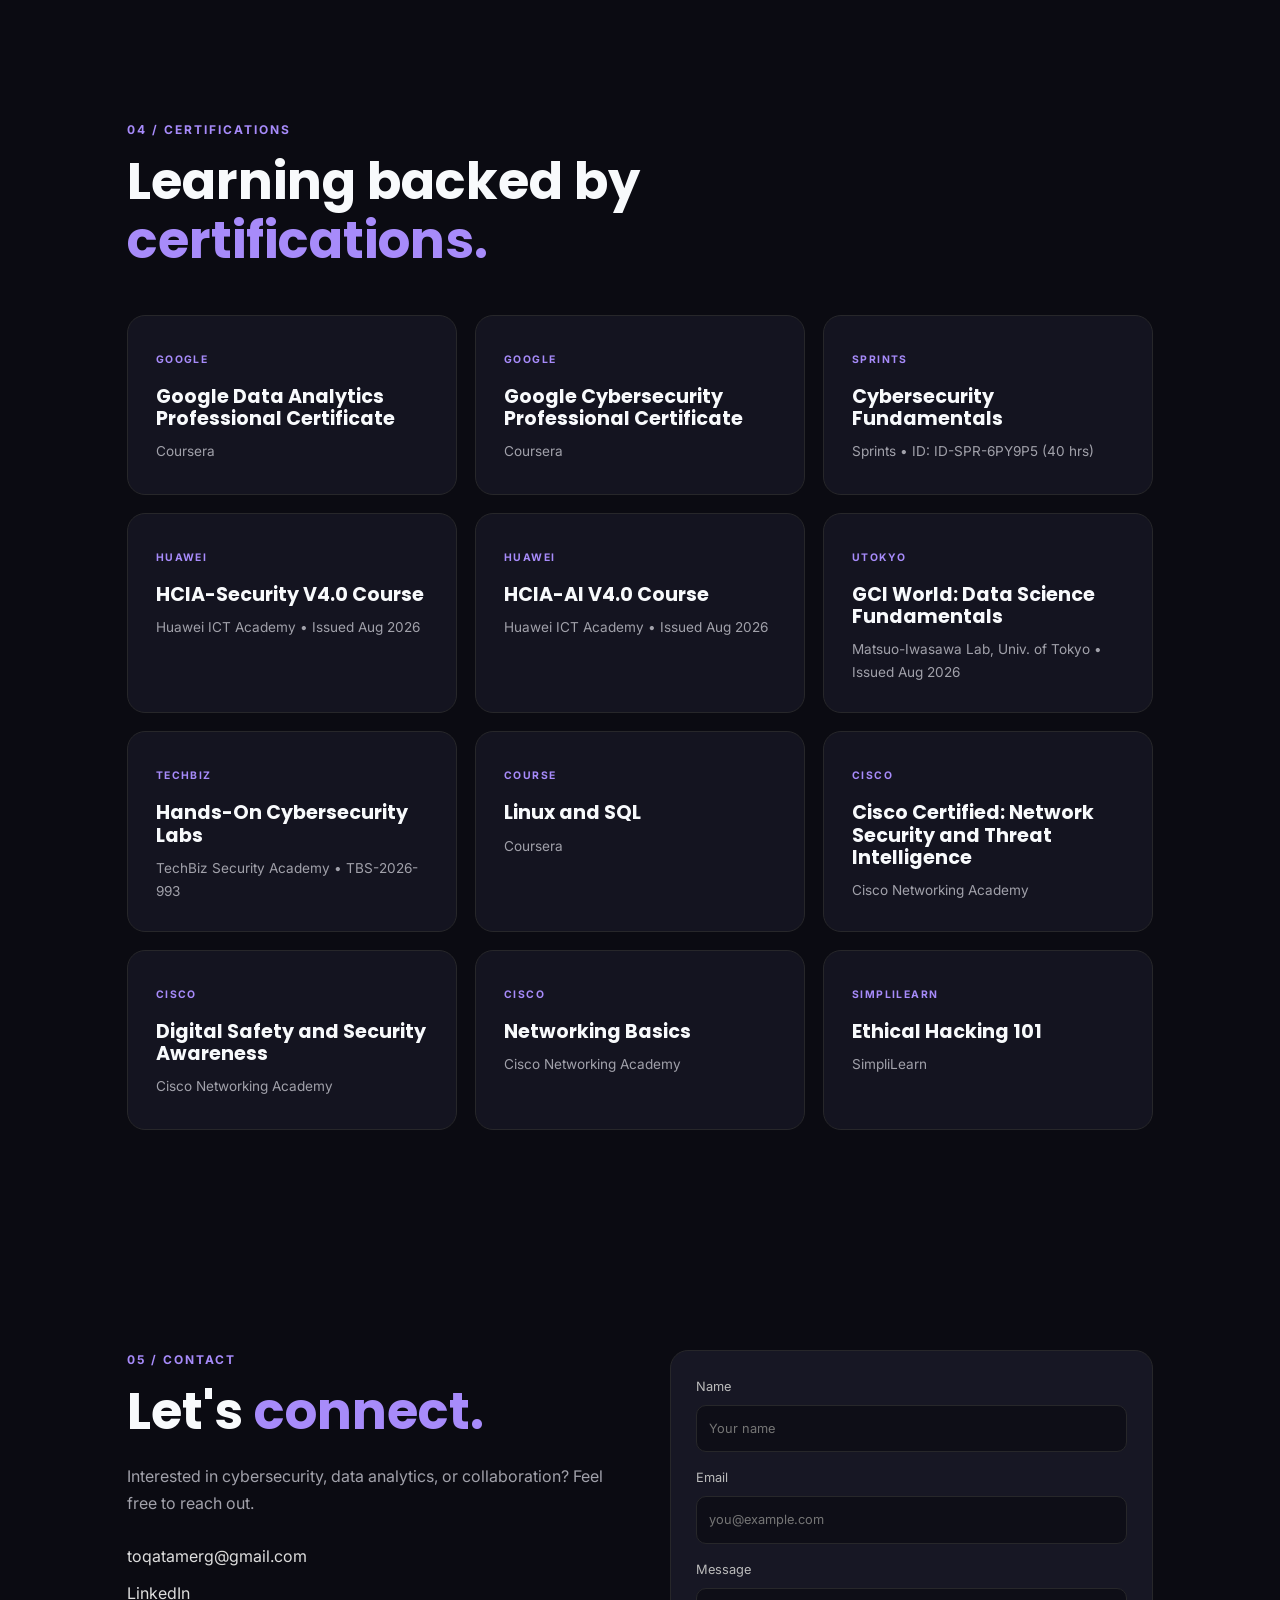
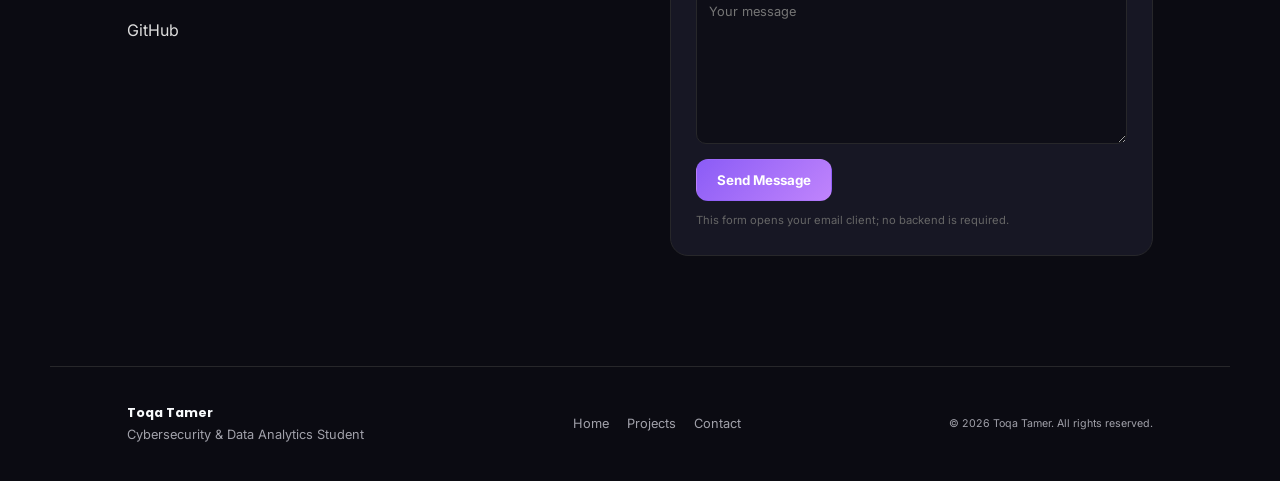
==== commit 49956bed: "Add files via upload" ====
--- a/index.html
+++ b/index.html
@@ -150,6 +150,24 @@
             <a href="https://fuel-dashboard-eta.vercel.app/" target="_blank" rel="noopener noreferrer" class="btn primary" style="display: inline-block; padding: 6px 14px; font-size: 0.85rem;">View Live Dashboard ↗</a>
           </div>
         </article>
+        <article class="project-card reveal" data-category="dashboard analytics">
+          <div class="project-thumb" style="margin-bottom: 12px; border-radius: 8px; overflow: hidden; border: 1px solid rgba(255,255,255,0.1);">
+            <img src="olist-dashboard.png" alt="Olist Insights Dashboard" style="width: 100%; display: block; height: auto;" />
+          </div>
+          <div class="project-icon">◫</div>
+          <p class="project-type">DATA ANALYTICS / DASHBOARD</p>
+          <h3>Olist Insights Dashboard</h3>
+          <p>Interactive dashboard analyzing Brazilian e-commerce sales — payment methods, sales history, orders &amp; delivery time, regional breakdown by state, and category-level sales &amp; reviews.</p>
+          <div class="project-tags">
+            <span>Python</span>
+            <span>Data Analysis</span>
+            <span>Dashboard</span>
+            <span>Visualization</span>
+          </div>
+          <div style="margin-top: 15px;">
+            <a href="https://toqatamerg-cpu.github.io/olist-dashboard/" target="_blank" rel="noopener noreferrer" class="btn primary" style="display: inline-block; padding: 6px 14px; font-size: 0.85rem;">View Live Dashboard ↗</a>
+          </div>
+        </article>
         <article class="project-card reveal" data-category="cybersecurity"><div class="project-icon">⌁</div><p class="project-type">CYBERSECURITY</p><h3>Security &amp; Network Labs</h3><p>Hands-on practice covering networking foundations, scanning, traffic analysis, Linux commands and security fundamentals.</p><div class="project-tags"><span>Nmap</span><span>Wireshark</span><span>Linux</span><span>Networking</span></div></article>
         <article class="project-card reveal" data-category="cybersecurity"><div class="project-icon">◉</div><p class="project-type">SOC / SIEM</p><h3>Security Log Analysis</h3><p>Analyzing security events and logs to identify patterns, interpret alerts and support security monitoring workflows.</p><div class="project-tags"><span>Logs</span><span>SIEM</span><span>Statistics</span></div></article>
         <article class="project-card reveal" data-category="analytics"><div class="project-icon">▥</div><p class="project-type">DATA ANALYTICS</p><h3>Data Analysis Projects</h3><p>Cleaning, transforming and analyzing datasets with Python, Pandas, NumPy and SQL to extract useful insights.</p><div class="project-tags"><span>Python</span><span>Pandas</span><span>NumPy</span><span>SQL</span></div></article>
